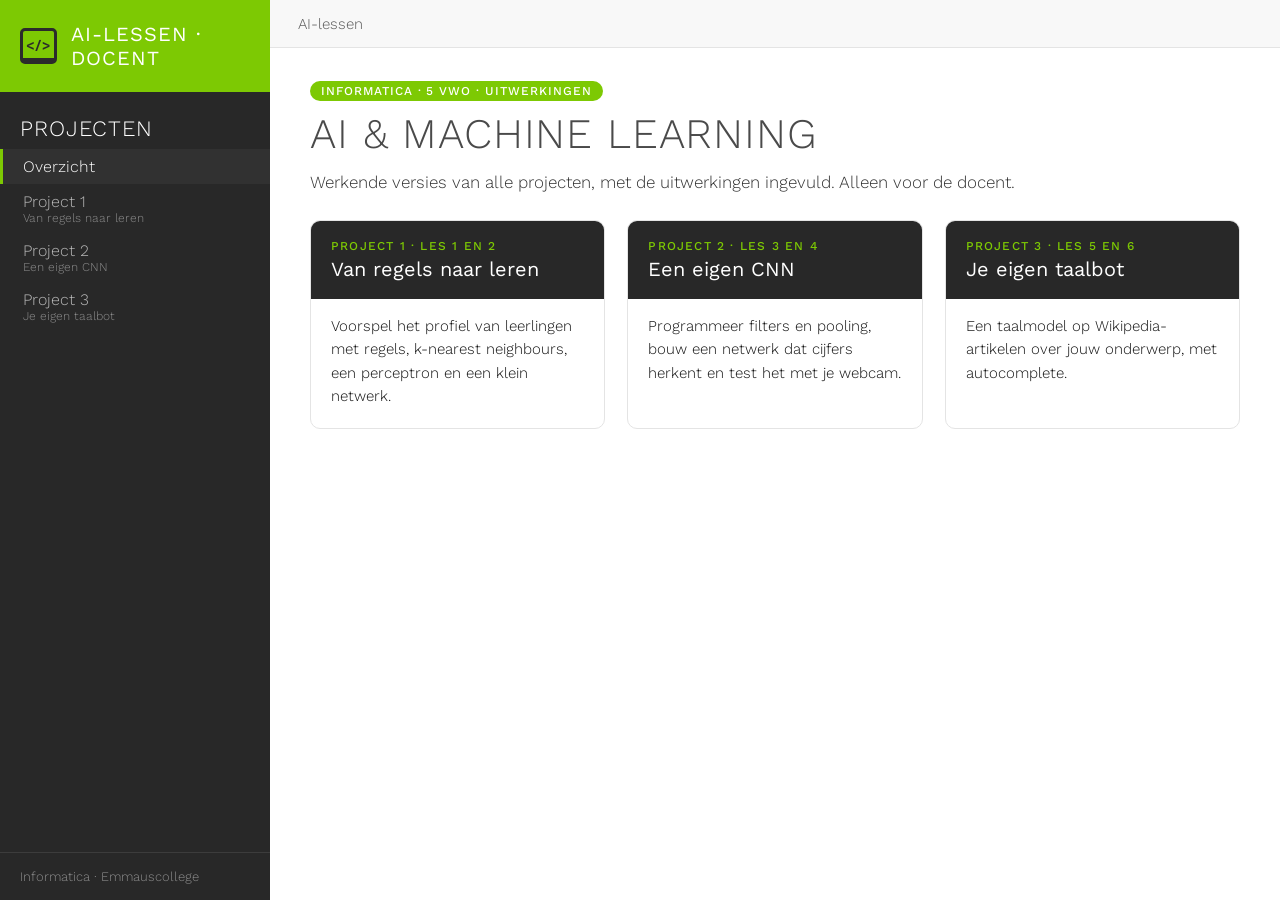
==== ai-lessen-docent/werkend/index.html @ 2e5dd22b "Eerste versie" ====
<!DOCTYPE html>
<html lang="nl">
<head>
  <meta charset="utf-8">
  <meta name="viewport" content="width=device-width, initial-scale=1">
  <title>AI & Machine Learning · AI-lessen</title>
  <link rel="icon" href="data:,">
  <link rel="preconnect" href="https://fonts.googleapis.com">
  <link rel="preconnect" href="https://fonts.gstatic.com" crossorigin>
  <link rel="stylesheet" href="https://fonts.googleapis.com/css2?family=Work+Sans:wght@300;400;500;600&display=swap">
  <link rel="stylesheet" href="stijl.css">

</head>
<body>
  <aside class="zijbalk">
    <a class="merk" href="index.html"><span class="logo">&lt;/&gt;</span>AI-LESSEN · DOCENT</a>
    <div class="zij-kop">Projecten</div>
    <nav>
      <a href="index.html" class="actief">Overzicht</a>
      <a href="1-regels-en-buren/index.html">Project 1<small>Van regels naar leren</small></a>
      <a href="2-cnn/index.html">Project 2<small>Een eigen CNN</small></a>
      <a href="3-taalmodel/index.html">Project 3<small>Je eigen taalbot</small></a>
    </nav>
    <div class="voet">Informatica · Emmauscollege</div>
  </aside>
  <main>
    <div class="topbalk">AI-lessen</div>
    <div class="inhoud">
      <span class="label">Informatica · 5 vwo · uitwerkingen</span>
      <h1>AI & Machine Learning</h1>
      <p class="intro">Werkende versies van alle projecten, met de uitwerkingen ingevuld. Alleen voor de docent.</p>
      <div class="projecten">
        <a class="projectkaart" href="1-regels-en-buren/index.html"><div class="kop"><small>Project 1 · les 1 en 2</small>Van regels naar leren</div><p>Voorspel het profiel van leerlingen met regels, k-nearest neighbours, een perceptron en een klein netwerk.</p></a>
        <a class="projectkaart" href="2-cnn/index.html"><div class="kop"><small>Project 2 · les 3 en 4</small>Een eigen CNN</div><p>Programmeer filters en pooling, bouw een netwerk dat cijfers herkent en test het met je webcam.</p></a>
        <a class="projectkaart" href="3-taalmodel/index.html"><div class="kop"><small>Project 3 · les 5 en 6</small>Je eigen taalbot</div><p>Een taalmodel op Wikipedia-artikelen over jouw onderwerp, met autocomplete.</p></a>
      </div>
    </div>
  </main>
</body>
</html>
---- ai-lessen-docent/werkend/stijl.css ----
/* AI-lessen – stijl in de lijn van de informaticasite van het Emmauscollege */
:root {
  --groen: #7dc903;
  --groen-donker: #6aad00;
  --groen-licht: #f2f9e6;
  --zijbalk: #282828;
  --zijbalk-hover: #333333;
  --zijtekst: #bababa;
  --tekst: #101010;
  --titel: #4a4a4a;
  --link: #486ac9;
  --licht: #f8f8f8;
  --rand: #e4e4e4;
  --n: #486ac9;
  --m: #e8890c;
}

* { box-sizing: border-box; }

body {
  margin: 0;
  display: flex;
  min-height: 100vh;
  font-family: "Work Sans", Helvetica, Tahoma, Arial, sans-serif;
  font-weight: 300;
  color: var(--tekst);
  background: #fff;
}

a { color: var(--link); }

/* ---------- Zijbalk ---------- */
.zijbalk {
  width: 270px;
  flex-shrink: 0;
  position: sticky;
  top: 0;
  height: 100vh;
  overflow-y: auto;
  display: flex;
  flex-direction: column;
  background: var(--zijbalk);
  color: var(--zijtekst);
}

.merk {
  display: flex;
  align-items: center;
  gap: 14px;
  padding: 22px 20px;
  background: var(--groen);
  color: #fff;
  text-decoration: none;
  font-size: 20px;
  font-weight: 400;
  letter-spacing: 0.05em;
}

.logo {
  display: inline-flex;
  align-items: center;
  justify-content: center;
  width: 46px;
  height: 36px;
  border: 3px solid #2b2b2b;
  border-bottom-width: 6px;
  border-radius: 5px;
  color: #2b2b2b;
  font-size: 14px;
  font-weight: 600;
}

.zij-kop {
  padding: 24px 20px 8px;
  color: #fff;
  font-size: 22px;
  font-weight: 300;
  letter-spacing: 0.04em;
  text-transform: uppercase;
}

.zijbalk nav a {
  display: block;
  padding: 8px 20px;
  border-left: 3px solid transparent;
  color: var(--zijtekst);
  text-decoration: none;
  font-size: 16px;
}

.zijbalk nav a:hover { color: #fff; background: var(--zijbalk-hover); }
.zijbalk nav a.actief { color: #fff; border-left-color: var(--groen); background: #313131; }
.zijbalk nav a small { display: block; font-size: 12px; color: #8d8d8d; }

.bediening { padding: 0 20px 20px; }
.toets { display: flex; gap: 10px; align-items: baseline; padding: 4px 0; font-size: 14px; }
.toets span:last-child { color: #d6d6d6; }

kbd {
  display: inline-block;
  min-width: 26px;
  padding: 1px 7px;
  border: 1px solid #555;
  border-bottom-width: 3px;
  border-radius: 4px;
  background: #3a3a3a;
  color: #fff;
  font-family: inherit;
  font-size: 12px;
  font-weight: 500;
  text-align: center;
}

.voet {
  margin-top: auto;
  padding: 16px 20px;
  border-top: 1px solid #3c3c3c;
  font-size: 13px;
  color: #8d8d8d;
}

/* ---------- Hoofdgedeelte ---------- */
main { flex: 1; min-width: 0; }

.topbalk {
  display: flex;
  align-items: center;
  gap: 8px;
  height: 48px;
  padding: 0 28px;
  background: var(--licht);
  border-bottom: 1px solid var(--rand);
  color: #555;
  font-size: 15px;
}

.topbalk a { text-decoration: none; }

.inhoud { max-width: 1100px; margin: 0 auto; padding: 32px 40px 70px; }

h1 {
  margin: 8px 0 10px;
  color: var(--titel);
  font-size: 42px;
  font-weight: 300;
  letter-spacing: 0.02em;
  text-transform: uppercase;
}

h2 { margin: 36px 0 12px; color: var(--titel); font-size: 28px; font-weight: 400; }

.label {
  display: inline-block;
  padding: 3px 11px;
  border-radius: 12px;
  background: var(--groen);
  color: #fff;
  font-size: 12px;
  font-weight: 500;
  letter-spacing: 0.08em;
  text-transform: uppercase;
}

.intro { max-width: 780px; margin: 0 0 24px; font-size: 17px; line-height: 1.65; color: #333; }

.tip {
  max-width: 780px;
  margin: 0 0 24px;
  padding: 12px 16px;
  border-left: 4px solid var(--groen);
  background: var(--groen-licht);
  font-size: 15px;
  line-height: 1.55;
}

code {
  padding: 1px 6px;
  border: 1px solid var(--rand);
  border-radius: 3px;
  background: var(--licht);
  font-family: Consolas, Menlo, monospace;
  font-size: 0.88em;
}

.kaart {
  display: inline-block;
  max-width: 100%;
  padding: 20px;
  border: 1px solid var(--rand);
  border-radius: 10px;
  background: #fff;
  box-shadow: 0 2px 8px rgba(0, 0, 0, 0.06);
}

.kaart canvas { display: block; border-radius: 4px; }
.kaart.breed { display: block; max-width: 820px; }

/* ---------- Knoppen en invoer ---------- */
button {
  padding: 9px 18px;
  border: 0;
  border-radius: 6px;
  background: var(--groen);
  color: #fff;
  font-family: inherit;
  font-size: 15px;
  font-weight: 500;
  cursor: pointer;
}

button:hover { background: var(--groen-donker); }
button.tweede { background: #fff; color: var(--titel); border: 1px solid #cfcfcf; }
button.tweede:hover { background: var(--licht); }

input[type="text"], input:not([type]) {
  flex: 1;
  min-width: 0;
  padding: 10px 12px;
  border: 1px solid #cfcfcf;
  border-radius: 6px;
  font-family: inherit;
  font-size: 16px;
}

input:focus { outline: 2px solid var(--groen); border-color: transparent; }
input[type="range"] { accent-color: var(--groen); }

.knoppen { display: flex; flex-wrap: wrap; gap: 10px; margin-top: 16px; }

/* ---------- Project 3: chat ---------- */
.info { margin: 0 0 14px; color: #555; font-size: 14px; }

.instellingen {
  display: flex;
  flex-wrap: wrap;
  align-items: center;
  gap: 10px 14px;
  margin-bottom: 14px;
  padding: 10px 14px;
  border-radius: 8px;
  background: var(--licht);
  font-size: 14px;
}

.instellingen .waarde { min-width: 28px; font-weight: 500; }

.chat {
  display: flex;
  flex-direction: column;
  gap: 10px;
  height: 360px;
  overflow-y: auto;
  padding: 16px;
  border: 1px solid var(--rand);
  border-radius: 10px;
  background: #fafafa;
}

.bubbel { max-width: 78%; padding: 10px 14px; border-radius: 14px; font-size: 15px; line-height: 1.5; }
.bubbel.bot { align-self: flex-start; background: #fff; border: 1px solid var(--rand); border-bottom-left-radius: 4px; }
.bubbel.jij { align-self: flex-end; background: var(--groen); color: #fff; border-bottom-right-radius: 4px; }

.invoerrij { display: flex; gap: 10px; margin-top: 14px; }

.suggesties { display: flex; flex-wrap: wrap; gap: 8px; min-height: 36px; margin-top: 10px; }

button.chip {
  padding: 5px 14px;
  border: 1px solid var(--groen);
  border-radius: 16px;
  background: var(--groen-licht);
  color: #3d6400;
  font-size: 14px;
}

button.chip:hover { background: var(--groen); color: #fff; }

/* ---------- Overzichtspagina ---------- */
.projecten { display: grid; grid-template-columns: repeat(auto-fill, minmax(290px, 1fr)); gap: 22px; }

.projectkaart {
  display: flex;
  flex-direction: column;
  overflow: hidden;
  border: 1px solid var(--rand);
  border-radius: 10px;
  color: inherit;
  text-decoration: none;
  transition: transform 0.15s, box-shadow 0.15s;
}

.projectkaart:hover { transform: translateY(-3px); box-shadow: 0 8px 20px rgba(0, 0, 0, 0.1); }
.projectkaart .kop { padding: 18px 20px; background: var(--zijbalk); color: #fff; font-size: 20px; font-weight: 400; }
.projectkaart .kop small { display: block; margin-bottom: 4px; color: var(--groen); font-size: 12px; font-weight: 500; letter-spacing: 0.1em; text-transform: uppercase; }
.projectkaart p { margin: 0; padding: 16px 20px 20px; font-size: 15px; line-height: 1.55; }

@media (max-width: 860px) {
  body { flex-direction: column; }
  .zijbalk { position: static; width: 100%; height: auto; }
  .inhoud { padding: 24px 16px 50px; }
  h1 { font-size: 32px; }
}

/* ---------- Project 2: tabbladen ---------- */
.tabs { display: flex; flex-wrap: wrap; gap: 10px; margin-bottom: 18px; }

/* ---------- Project 3: woordenrichtlijn ---------- */
.richtlijn { margin: 0 0 14px; border-collapse: collapse; font-size: 14px; }
.richtlijn th, .richtlijn td { padding: 5px 12px; border-bottom: 1px solid var(--rand); text-align: left; }
.richtlijn th { font-weight: 500; color: var(--titel); }
.richtlijn tr.nu td { background: var(--groen-licht); font-weight: 500; }
.ok { color: #3d7a00; font-weight: 500; }
.nietok { color: #b85c00; font-weight: 500; }

.onderzoek { display: flex; gap: 10px; align-items: center; margin-bottom: 8px; }
.onderzoek input { max-width: 260px; }
.uitkomst { margin: 0 0 18px; padding: 10px 14px; border-radius: 8px; background: var(--licht); font-size: 14px; line-height: 1.6; min-height: 42px; }
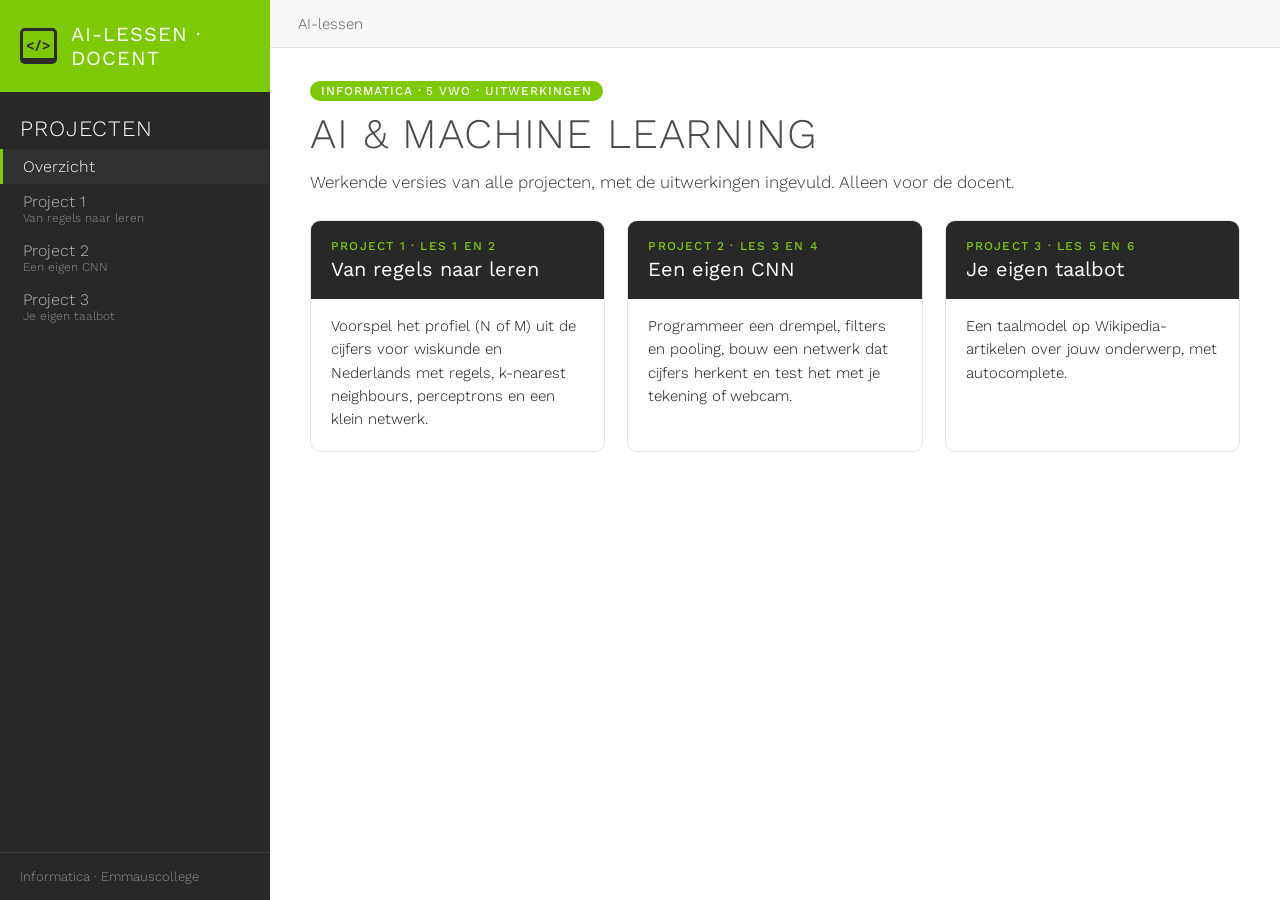
==== commit fc1dec8c: "Update documentatie" ====
--- a/ai-lessen-docent/werkend/index.html
+++ b/ai-lessen-docent/werkend/index.html
@@ -30,11 +30,11 @@
       <h1>AI & Machine Learning</h1>
       <p class="intro">Werkende versies van alle projecten, met de uitwerkingen ingevuld. Alleen voor de docent.</p>
       <div class="projecten">
-        <a class="projectkaart" href="1-regels-en-buren/index.html"><div class="kop"><small>Project 1 · les 1 en 2</small>Van regels naar leren</div><p>Voorspel het profiel van leerlingen met regels, k-nearest neighbours, een perceptron en een klein netwerk.</p></a>
-        <a class="projectkaart" href="2-cnn/index.html"><div class="kop"><small>Project 2 · les 3 en 4</small>Een eigen CNN</div><p>Programmeer filters en pooling, bouw een netwerk dat cijfers herkent en test het met je webcam.</p></a>
+        <a class="projectkaart" href="1-regels-en-buren/index.html"><div class="kop"><small>Project 1 · les 1 en 2</small>Van regels naar leren</div><p>Voorspel het profiel (N of M) uit de cijfers voor wiskunde en Nederlands met regels, k-nearest neighbours, perceptrons en een klein netwerk.</p></a>
+        <a class="projectkaart" href="2-cnn/index.html"><div class="kop"><small>Project 2 · les 3 en 4</small>Een eigen CNN</div><p>Programmeer een drempel, filters en pooling, bouw een netwerk dat cijfers herkent en test het met je tekening of webcam.</p></a>
         <a class="projectkaart" href="3-taalmodel/index.html"><div class="kop"><small>Project 3 · les 5 en 6</small>Je eigen taalbot</div><p>Een taalmodel op Wikipedia-artikelen over jouw onderwerp, met autocomplete.</p></a>
       </div>
     </div>
   </main>
 </body>
-</html>
+</html>
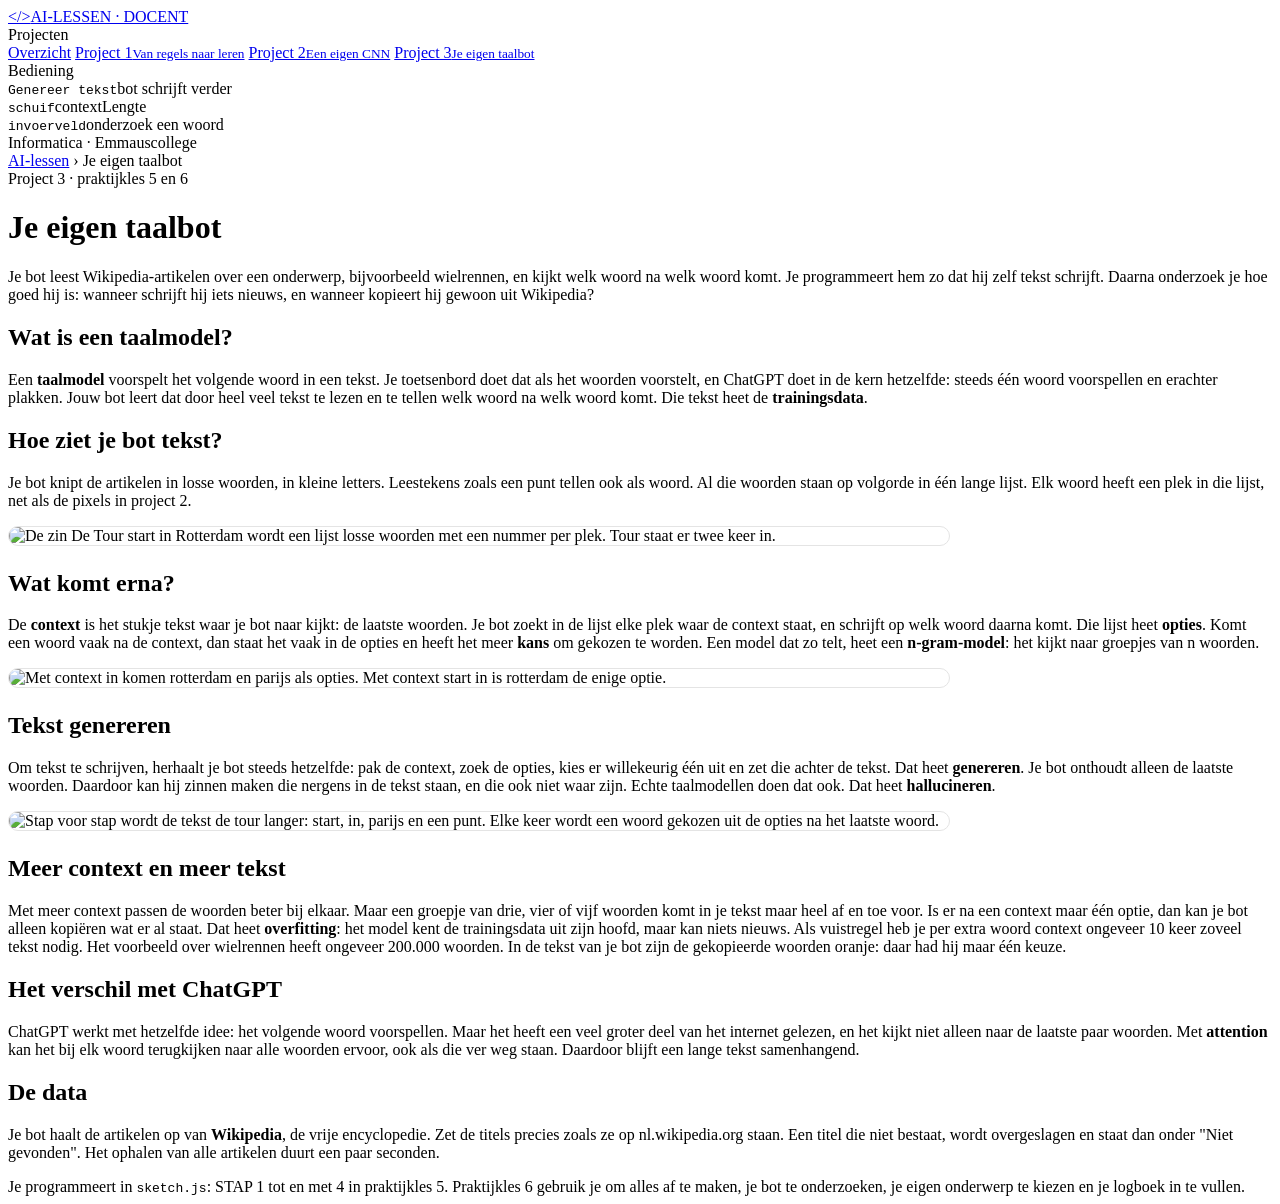
==== commit 821ff6c3: "Aanpassingen Project 3" ====
--- a/ai-lessen-docent/werkend/index.html
+++ b/ai-lessen-docent/werkend/index.html
@@ -3,37 +3,58 @@
 <head>
   <meta charset="utf-8">
   <meta name="viewport" content="width=device-width, initial-scale=1">
-  <title>AI & Machine Learning · AI-lessen</title>
+  <title>Je eigen taalbot · AI-lessen</title>
   <link rel="icon" href="data:,">
   <link rel="preconnect" href="https://fonts.googleapis.com">
   <link rel="preconnect" href="https://fonts.gstatic.com" crossorigin>
   <link rel="stylesheet" href="https://fonts.googleapis.com/css2?family=Work+Sans:wght@300;400;500;600&display=swap">
-  <link rel="stylesheet" href="stijl.css">
-
+  <link rel="stylesheet" href="../stijl.css">
+  <script src="https://cdn.jsdelivr.net/npm/p5@1.11.1/lib/p5.min.js"></script>
+  <script src="sketch.js"></script>
 </head>
 <body>
   <aside class="zijbalk">
-    <a class="merk" href="index.html"><span class="logo">&lt;/&gt;</span>AI-LESSEN · DOCENT</a>
+    <a class="merk" href="../index.html"><span class="logo">&lt;/&gt;</span>AI-LESSEN · DOCENT</a>
     <div class="zij-kop">Projecten</div>
     <nav>
-      <a href="index.html" class="actief">Overzicht</a>
-      <a href="1-regels-en-buren/index.html">Project 1<small>Van regels naar leren</small></a>
-      <a href="2-cnn/index.html">Project 2<small>Een eigen CNN</small></a>
-      <a href="3-taalmodel/index.html">Project 3<small>Je eigen taalbot</small></a>
+      <a href="../index.html">Overzicht</a>
+      <a href="../1-regels-en-buren/index.html">Project 1<small>Van regels naar leren</small></a>
+      <a href="../2-cnn/index.html">Project 2<small>Een eigen CNN</small></a>
+      <a href="../3-taalmodel/index.html" class="actief">Project 3<small>Je eigen taalbot</small></a>
     </nav>
+    <div class="zij-kop">Bediening</div>
+    <div class="bediening">
+      <div class="toets"><kbd>Genereer tekst</kbd><span>bot schrijft verder</span></div>
+      <div class="toets"><kbd>schuif</kbd><span>contextLengte</span></div>
+      <div class="toets"><kbd>invoerveld</kbd><span>onderzoek een woord</span></div>
+    </div>
     <div class="voet">Informatica · Emmauscollege</div>
   </aside>
   <main>
-    <div class="topbalk">AI-lessen</div>
+    <div class="topbalk"><a href="../index.html">AI-lessen</a> › Je eigen taalbot</div>
     <div class="inhoud">
-      <span class="label">Informatica · 5 vwo · uitwerkingen</span>
-      <h1>AI & Machine Learning</h1>
-      <p class="intro">Werkende versies van alle projecten, met de uitwerkingen ingevuld. Alleen voor de docent.</p>
-      <div class="projecten">
-        <a class="projectkaart" href="1-regels-en-buren/index.html"><div class="kop"><small>Project 1 · les 1 en 2</small>Van regels naar leren</div><p>Voorspel het profiel (N of M) uit de cijfers voor wiskunde en Nederlands met regels, k-nearest neighbours, perceptrons en een klein netwerk.</p></a>
-        <a class="projectkaart" href="2-cnn/index.html"><div class="kop"><small>Project 2 · les 3 en 4</small>Een eigen CNN</div><p>Programmeer een drempel, filters en pooling, bouw een netwerk dat cijfers herkent en test het met je tekening of webcam.</p></a>
-        <a class="projectkaart" href="3-taalmodel/index.html"><div class="kop"><small>Project 3 · les 5 en 6</small>Je eigen taalbot</div><p>Een taalmodel op Wikipedia-artikelen over jouw onderwerp, met autocomplete.</p></a>
-      </div>
+      <span class="label">Project 3 · praktijkles 5 en 6</span>
+      <h1>Je eigen taalbot</h1>
+      <p class="intro">Je bot leest Wikipedia-artikelen over een onderwerp, bijvoorbeeld wielrennen, en kijkt welk woord na welk woord komt. Je programmeert hem zo dat hij zelf tekst schrijft. Daarna onderzoek je hoe goed hij is: wanneer schrijft hij iets nieuws, en wanneer kopieert hij gewoon uit Wikipedia?</p>
+      <h2>Wat is een taalmodel?</h2>
+      <p class="intro">Een <b>taalmodel</b> voorspelt het volgende woord in een tekst. Je toetsenbord doet dat als het woorden voorstelt, en ChatGPT doet in de kern hetzelfde: steeds één woord voorspellen en erachter plakken. Jouw bot leert dat door heel veel tekst te lezen en te tellen welk woord na welk woord komt. Die tekst heet de <b>trainingsdata</b>.</p>
+      <h2>Hoe ziet je bot tekst?</h2>
+      <p class="intro">Je bot knipt de artikelen in losse woorden, in kleine letters. Leestekens zoals een punt tellen ook als woord. Al die woorden staan op volgorde in één lange lijst. Elk woord heeft een plek in die lijst, net als de pixels in project 2.</p>
+      <p><img src="tekst.svg" alt="De zin De Tour start in Rotterdam wordt een lijst losse woorden met een nummer per plek. Tour staat er twee keer in." style="display:block; width:100%; max-width:940px; height:auto; margin:0 0 24px; border:1px solid #e4e4e4; border-radius:10px;"></p>
+      <h2>Wat komt erna?</h2>
+      <p class="intro">De <b>context</b> is het stukje tekst waar je bot naar kijkt: de laatste woorden. Je bot zoekt in de lijst elke plek waar de context staat, en schrijft op welk woord daarna komt. Die lijst heet <b>opties</b>. Komt een woord vaak na de context, dan staat het vaak in de opties en heeft het meer <b>kans</b> om gekozen te worden. Een model dat zo telt, heet een <b>n-gram-model</b>: het kijkt naar groepjes van n woorden.</p>
+      <p><img src="volgende.svg" alt="Met context in komen rotterdam en parijs als opties. Met context start in is rotterdam de enige optie." style="display:block; width:100%; max-width:940px; height:auto; margin:0 0 24px; border:1px solid #e4e4e4; border-radius:10px;"></p>
+      <h2>Tekst genereren</h2>
+      <p class="intro">Om tekst te schrijven, herhaalt je bot steeds hetzelfde: pak de context, zoek de opties, kies er willekeurig één uit en zet die achter de tekst. Dat heet <b>genereren</b>. Je bot onthoudt alleen de laatste woorden. Daardoor kan hij zinnen maken die nergens in de tekst staan, en die ook niet waar zijn. Echte taalmodellen doen dat ook. Dat heet <b>hallucineren</b>.</p>
+      <p><img src="genereren.svg" alt="Stap voor stap wordt de tekst de tour langer: start, in, parijs en een punt. Elke keer wordt een woord gekozen uit de opties na het laatste woord." style="display:block; width:100%; max-width:940px; height:auto; margin:0 0 24px; border:1px solid #e4e4e4; border-radius:10px;"></p>
+      <h2>Meer context en meer tekst</h2>
+      <p class="intro">Met meer context passen de woorden beter bij elkaar. Maar een groepje van drie, vier of vijf woorden komt in je tekst maar heel af en toe voor. Is er na een context maar één optie, dan kan je bot alleen kopiëren wat er al staat. Dat heet <b>overfitting</b>: het model kent de trainingsdata uit zijn hoofd, maar kan niets nieuws. Als vuistregel heb je per extra woord context ongeveer 10 keer zoveel tekst nodig. Het voorbeeld over wielrennen heeft ongeveer 200.000 woorden. In de tekst van je bot zijn de gekopieerde woorden oranje: daar had hij maar één keuze.</p>
+      <h2>Het verschil met ChatGPT</h2>
+      <p class="intro">ChatGPT werkt met hetzelfde idee: het volgende woord voorspellen. Maar het heeft een veel groter deel van het internet gelezen, en het kijkt niet alleen naar de laatste paar woorden. Met <b>attention</b> kan het bij elk woord terugkijken naar alle woorden ervoor, ook als die ver weg staan. Daardoor blijft een lange tekst samenhangend.</p>
+      <h2>De data</h2>
+      <p class="intro">Je bot haalt de artikelen op van <b>Wikipedia</b>, de vrije encyclopedie. Zet de titels precies zoals ze op nl.wikipedia.org staan. Een titel die niet bestaat, wordt overgeslagen en staat dan onder "Niet gevonden". Het ophalen van alle artikelen duurt een paar seconden.</p>
+      <div class="tip">Je programmeert in <code>sketch.js</code>: STAP 1 tot en met 4 in praktijkles 5. Praktijkles 6 gebruik je om alles af te maken, je bot te onderzoeken, je eigen onderwerp te kiezen en je logboek in te vullen.</div>
+      <div id="sketch" class="kaart breed"></div>
     </div>
   </main>
 </body>
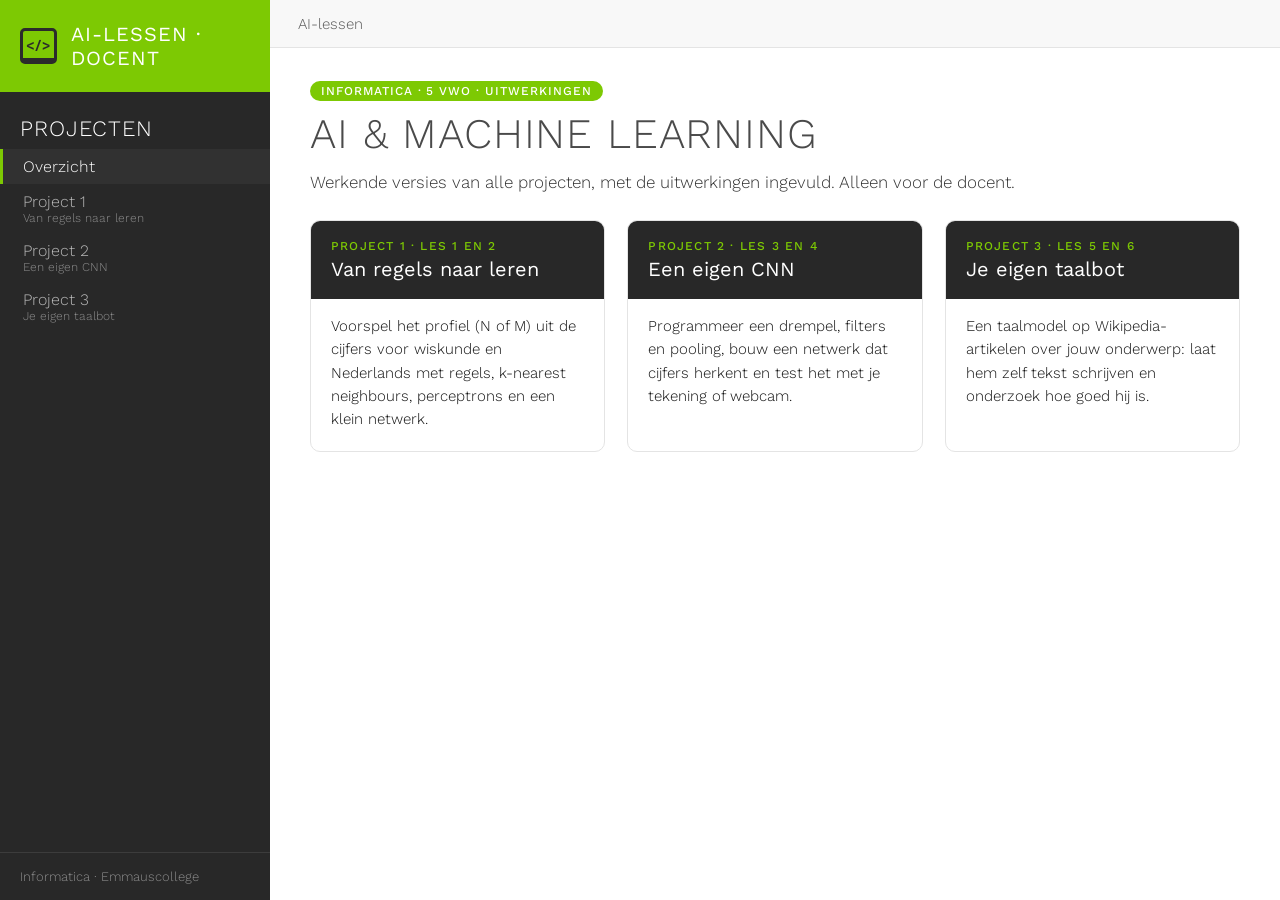
==== commit 7b825b97: "Bug fix" ====
--- a/ai-lessen-docent/werkend/index.html
+++ b/ai-lessen-docent/werkend/index.html
@@ -3,58 +3,37 @@
 <head>
   <meta charset="utf-8">
   <meta name="viewport" content="width=device-width, initial-scale=1">
-  <title>Je eigen taalbot · AI-lessen</title>
+  <title>AI & Machine Learning · AI-lessen</title>
   <link rel="icon" href="data:,">
   <link rel="preconnect" href="https://fonts.googleapis.com">
   <link rel="preconnect" href="https://fonts.gstatic.com" crossorigin>
   <link rel="stylesheet" href="https://fonts.googleapis.com/css2?family=Work+Sans:wght@300;400;500;600&display=swap">
-  <link rel="stylesheet" href="../stijl.css">
-  <script src="https://cdn.jsdelivr.net/npm/p5@1.11.1/lib/p5.min.js"></script>
-  <script src="sketch.js"></script>
+  <link rel="stylesheet" href="stijl.css">
+
 </head>
 <body>
   <aside class="zijbalk">
-    <a class="merk" href="../index.html"><span class="logo">&lt;/&gt;</span>AI-LESSEN · DOCENT</a>
+    <a class="merk" href="index.html"><span class="logo">&lt;/&gt;</span>AI-LESSEN · DOCENT</a>
     <div class="zij-kop">Projecten</div>
     <nav>
-      <a href="../index.html">Overzicht</a>
-      <a href="../1-regels-en-buren/index.html">Project 1<small>Van regels naar leren</small></a>
-      <a href="../2-cnn/index.html">Project 2<small>Een eigen CNN</small></a>
-      <a href="../3-taalmodel/index.html" class="actief">Project 3<small>Je eigen taalbot</small></a>
+      <a href="index.html" class="actief">Overzicht</a>
+      <a href="1-regels-en-buren/index.html">Project 1<small>Van regels naar leren</small></a>
+      <a href="2-cnn/index.html">Project 2<small>Een eigen CNN</small></a>
+      <a href="3-taalmodel/index.html">Project 3<small>Je eigen taalbot</small></a>
     </nav>
-    <div class="zij-kop">Bediening</div>
-    <div class="bediening">
-      <div class="toets"><kbd>Genereer tekst</kbd><span>bot schrijft verder</span></div>
-      <div class="toets"><kbd>schuif</kbd><span>contextLengte</span></div>
-      <div class="toets"><kbd>invoerveld</kbd><span>onderzoek een woord</span></div>
-    </div>
     <div class="voet">Informatica · Emmauscollege</div>
   </aside>
   <main>
-    <div class="topbalk"><a href="../index.html">AI-lessen</a> › Je eigen taalbot</div>
+    <div class="topbalk">AI-lessen</div>
     <div class="inhoud">
-      <span class="label">Project 3 · praktijkles 5 en 6</span>
-      <h1>Je eigen taalbot</h1>
-      <p class="intro">Je bot leest Wikipedia-artikelen over een onderwerp, bijvoorbeeld wielrennen, en kijkt welk woord na welk woord komt. Je programmeert hem zo dat hij zelf tekst schrijft. Daarna onderzoek je hoe goed hij is: wanneer schrijft hij iets nieuws, en wanneer kopieert hij gewoon uit Wikipedia?</p>
-      <h2>Wat is een taalmodel?</h2>
-      <p class="intro">Een <b>taalmodel</b> voorspelt het volgende woord in een tekst. Je toetsenbord doet dat als het woorden voorstelt, en ChatGPT doet in de kern hetzelfde: steeds één woord voorspellen en erachter plakken. Jouw bot leert dat door heel veel tekst te lezen en te tellen welk woord na welk woord komt. Die tekst heet de <b>trainingsdata</b>.</p>
-      <h2>Hoe ziet je bot tekst?</h2>
-      <p class="intro">Je bot knipt de artikelen in losse woorden, in kleine letters. Leestekens zoals een punt tellen ook als woord. Al die woorden staan op volgorde in één lange lijst. Elk woord heeft een plek in die lijst, net als de pixels in project 2.</p>
-      <p><img src="tekst.svg" alt="De zin De Tour start in Rotterdam wordt een lijst losse woorden met een nummer per plek. Tour staat er twee keer in." style="display:block; width:100%; max-width:940px; height:auto; margin:0 0 24px; border:1px solid #e4e4e4; border-radius:10px;"></p>
-      <h2>Wat komt erna?</h2>
-      <p class="intro">De <b>context</b> is het stukje tekst waar je bot naar kijkt: de laatste woorden. Je bot zoekt in de lijst elke plek waar de context staat, en schrijft op welk woord daarna komt. Die lijst heet <b>opties</b>. Komt een woord vaak na de context, dan staat het vaak in de opties en heeft het meer <b>kans</b> om gekozen te worden. Een model dat zo telt, heet een <b>n-gram-model</b>: het kijkt naar groepjes van n woorden.</p>
-      <p><img src="volgende.svg" alt="Met context in komen rotterdam en parijs als opties. Met context start in is rotterdam de enige optie." style="display:block; width:100%; max-width:940px; height:auto; margin:0 0 24px; border:1px solid #e4e4e4; border-radius:10px;"></p>
-      <h2>Tekst genereren</h2>
-      <p class="intro">Om tekst te schrijven, herhaalt je bot steeds hetzelfde: pak de context, zoek de opties, kies er willekeurig één uit en zet die achter de tekst. Dat heet <b>genereren</b>. Je bot onthoudt alleen de laatste woorden. Daardoor kan hij zinnen maken die nergens in de tekst staan, en die ook niet waar zijn. Echte taalmodellen doen dat ook. Dat heet <b>hallucineren</b>.</p>
-      <p><img src="genereren.svg" alt="Stap voor stap wordt de tekst de tour langer: start, in, parijs en een punt. Elke keer wordt een woord gekozen uit de opties na het laatste woord." style="display:block; width:100%; max-width:940px; height:auto; margin:0 0 24px; border:1px solid #e4e4e4; border-radius:10px;"></p>
-      <h2>Meer context en meer tekst</h2>
-      <p class="intro">Met meer context passen de woorden beter bij elkaar. Maar een groepje van drie, vier of vijf woorden komt in je tekst maar heel af en toe voor. Is er na een context maar één optie, dan kan je bot alleen kopiëren wat er al staat. Dat heet <b>overfitting</b>: het model kent de trainingsdata uit zijn hoofd, maar kan niets nieuws. Als vuistregel heb je per extra woord context ongeveer 10 keer zoveel tekst nodig. Het voorbeeld over wielrennen heeft ongeveer 200.000 woorden. In de tekst van je bot zijn de gekopieerde woorden oranje: daar had hij maar één keuze.</p>
-      <h2>Het verschil met ChatGPT</h2>
-      <p class="intro">ChatGPT werkt met hetzelfde idee: het volgende woord voorspellen. Maar het heeft een veel groter deel van het internet gelezen, en het kijkt niet alleen naar de laatste paar woorden. Met <b>attention</b> kan het bij elk woord terugkijken naar alle woorden ervoor, ook als die ver weg staan. Daardoor blijft een lange tekst samenhangend.</p>
-      <h2>De data</h2>
-      <p class="intro">Je bot haalt de artikelen op van <b>Wikipedia</b>, de vrije encyclopedie. Zet de titels precies zoals ze op nl.wikipedia.org staan. Een titel die niet bestaat, wordt overgeslagen en staat dan onder "Niet gevonden". Het ophalen van alle artikelen duurt een paar seconden.</p>
-      <div class="tip">Je programmeert in <code>sketch.js</code>: STAP 1 tot en met 4 in praktijkles 5. Praktijkles 6 gebruik je om alles af te maken, je bot te onderzoeken, je eigen onderwerp te kiezen en je logboek in te vullen.</div>
-      <div id="sketch" class="kaart breed"></div>
+      <span class="label">Informatica · 5 vwo · uitwerkingen</span>
+      <h1>AI & Machine Learning</h1>
+      <p class="intro">Werkende versies van alle projecten, met de uitwerkingen ingevuld. Alleen voor de docent.</p>
+      <div class="projecten">
+        <a class="projectkaart" href="1-regels-en-buren/index.html"><div class="kop"><small>Project 1 · les 1 en 2</small>Van regels naar leren</div><p>Voorspel het profiel (N of M) uit de cijfers voor wiskunde en Nederlands met regels, k-nearest neighbours, perceptrons en een klein netwerk.</p></a>
+        <a class="projectkaart" href="2-cnn/index.html"><div class="kop"><small>Project 2 · les 3 en 4</small>Een eigen CNN</div><p>Programmeer een drempel, filters en pooling, bouw een netwerk dat cijfers herkent en test het met je tekening of webcam.</p></a>
+        <a class="projectkaart" href="3-taalmodel/index.html"><div class="kop"><small>Project 3 · les 5 en 6</small>Je eigen taalbot</div><p>Een taalmodel op Wikipedia-artikelen over jouw onderwerp: laat hem zelf tekst schrijven en onderzoek hoe goed hij is.</p></a>
+      </div>
     </div>
   </main>
 </body>
--- a/ai-lessen-docent/werkend/stijl.css
+++ b/ai-lessen-docent/werkend/stijl.css
@@ -0,0 +1,317 @@
+/* AI-lessen – stijl in de lijn van de informaticasite van het Emmauscollege */
+:root {
+  --groen: #7dc903;
+  --groen-donker: #6aad00;
+  --groen-licht: #f2f9e6;
+  --zijbalk: #282828;
+  --zijbalk-hover: #333333;
+  --zijtekst: #bababa;
+  --tekst: #101010;
+  --titel: #4a4a4a;
+  --link: #486ac9;
+  --licht: #f8f8f8;
+  --rand: #e4e4e4;
+  --n: #486ac9;
+  --m: #e8890c;
+}
+
+* { box-sizing: border-box; }
+
+body {
+  margin: 0;
+  display: flex;
+  min-height: 100vh;
+  font-family: "Work Sans", Helvetica, Tahoma, Arial, sans-serif;
+  font-weight: 300;
+  color: var(--tekst);
+  background: #fff;
+}
+
+a { color: var(--link); }
+
+/* ---------- Zijbalk ---------- */
+.zijbalk {
+  width: 270px;
+  flex-shrink: 0;
+  position: sticky;
+  top: 0;
+  height: 100vh;
+  overflow-y: auto;
+  display: flex;
+  flex-direction: column;
+  background: var(--zijbalk);
+  color: var(--zijtekst);
+}
+
+.merk {
+  display: flex;
+  align-items: center;
+  gap: 14px;
+  padding: 22px 20px;
+  background: var(--groen);
+  color: #fff;
+  text-decoration: none;
+  font-size: 20px;
+  font-weight: 400;
+  letter-spacing: 0.05em;
+}
+
+.logo {
+  display: inline-flex;
+  align-items: center;
+  justify-content: center;
+  width: 46px;
+  height: 36px;
+  border: 3px solid #2b2b2b;
+  border-bottom-width: 6px;
+  border-radius: 5px;
+  color: #2b2b2b;
+  font-size: 14px;
+  font-weight: 600;
+}
+
+.zij-kop {
+  padding: 24px 20px 8px;
+  color: #fff;
+  font-size: 22px;
+  font-weight: 300;
+  letter-spacing: 0.04em;
+  text-transform: uppercase;
+}
+
+.zijbalk nav a {
+  display: block;
+  padding: 8px 20px;
+  border-left: 3px solid transparent;
+  color: var(--zijtekst);
+  text-decoration: none;
+  font-size: 16px;
+}
+
+.zijbalk nav a:hover { color: #fff; background: var(--zijbalk-hover); }
+.zijbalk nav a.actief { color: #fff; border-left-color: var(--groen); background: #313131; }
+.zijbalk nav a small { display: block; font-size: 12px; color: #8d8d8d; }
+
+.bediening { padding: 0 20px 20px; }
+.toets { display: flex; gap: 10px; align-items: baseline; padding: 4px 0; font-size: 14px; }
+.toets span:last-child { color: #d6d6d6; }
+
+kbd {
+  display: inline-block;
+  min-width: 26px;
+  padding: 1px 7px;
+  border: 1px solid #555;
+  border-bottom-width: 3px;
+  border-radius: 4px;
+  background: #3a3a3a;
+  color: #fff;
+  font-family: inherit;
+  font-size: 12px;
+  font-weight: 500;
+  text-align: center;
+}
+
+.voet {
+  margin-top: auto;
+  padding: 16px 20px;
+  border-top: 1px solid #3c3c3c;
+  font-size: 13px;
+  color: #8d8d8d;
+}
+
+/* ---------- Hoofdgedeelte ---------- */
+main { flex: 1; min-width: 0; }
+
+.topbalk {
+  display: flex;
+  align-items: center;
+  gap: 8px;
+  height: 48px;
+  padding: 0 28px;
+  background: var(--licht);
+  border-bottom: 1px solid var(--rand);
+  color: #555;
+  font-size: 15px;
+}
+
+.topbalk a { text-decoration: none; }
+
+.inhoud { max-width: 1100px; margin: 0 auto; padding: 32px 40px 70px; }
+
+h1 {
+  margin: 8px 0 10px;
+  color: var(--titel);
+  font-size: 42px;
+  font-weight: 300;
+  letter-spacing: 0.02em;
+  text-transform: uppercase;
+}
+
+h2 { margin: 36px 0 12px; color: var(--titel); font-size: 28px; font-weight: 400; }
+
+.label {
+  display: inline-block;
+  padding: 3px 11px;
+  border-radius: 12px;
+  background: var(--groen);
+  color: #fff;
+  font-size: 12px;
+  font-weight: 500;
+  letter-spacing: 0.08em;
+  text-transform: uppercase;
+}
+
+.intro { max-width: 780px; margin: 0 0 24px; font-size: 17px; line-height: 1.65; color: #333; }
+
+.tip {
+  max-width: 780px;
+  margin: 0 0 24px;
+  padding: 12px 16px;
+  border-left: 4px solid var(--groen);
+  background: var(--groen-licht);
+  font-size: 15px;
+  line-height: 1.55;
+}
+
+code {
+  padding: 1px 6px;
+  border: 1px solid var(--rand);
+  border-radius: 3px;
+  background: var(--licht);
+  font-family: Consolas, Menlo, monospace;
+  font-size: 0.88em;
+}
+
+.kaart {
+  display: inline-block;
+  max-width: 100%;
+  padding: 20px;
+  border: 1px solid var(--rand);
+  border-radius: 10px;
+  background: #fff;
+  box-shadow: 0 2px 8px rgba(0, 0, 0, 0.06);
+}
+
+.kaart canvas { display: block; border-radius: 4px; }
+.kaart.breed { display: block; max-width: 820px; }
+
+/* ---------- Knoppen en invoer ---------- */
+button {
+  padding: 9px 18px;
+  border: 0;
+  border-radius: 6px;
+  background: var(--groen);
+  color: #fff;
+  font-family: inherit;
+  font-size: 15px;
+  font-weight: 500;
+  cursor: pointer;
+}
+
+button:hover { background: var(--groen-donker); }
+button.tweede { background: #fff; color: var(--titel); border: 1px solid #cfcfcf; }
+button.tweede:hover { background: var(--licht); }
+
+input[type="text"], input:not([type]) {
+  flex: 1;
+  min-width: 0;
+  padding: 10px 12px;
+  border: 1px solid #cfcfcf;
+  border-radius: 6px;
+  font-family: inherit;
+  font-size: 16px;
+}
+
+input:focus { outline: 2px solid var(--groen); border-color: transparent; }
+input[type="range"] { accent-color: var(--groen); }
+
+.knoppen { display: flex; flex-wrap: wrap; gap: 10px; margin-top: 16px; }
+
+/* ---------- Project 3: chat ---------- */
+.info { margin: 0 0 14px; color: #555; font-size: 14px; }
+
+.instellingen {
+  display: flex;
+  flex-wrap: wrap;
+  align-items: center;
+  gap: 10px 14px;
+  margin-bottom: 14px;
+  padding: 10px 14px;
+  border-radius: 8px;
+  background: var(--licht);
+  font-size: 14px;
+}
+
+.instellingen .waarde { min-width: 28px; font-weight: 500; }
+
+.chat {
+  display: flex;
+  flex-direction: column;
+  gap: 10px;
+  height: 360px;
+  overflow-y: auto;
+  padding: 16px;
+  border: 1px solid var(--rand);
+  border-radius: 10px;
+  background: #fafafa;
+}
+
+.bubbel { max-width: 78%; padding: 10px 14px; border-radius: 14px; font-size: 15px; line-height: 1.5; }
+.bubbel.bot { align-self: flex-start; background: #fff; border: 1px solid var(--rand); border-bottom-left-radius: 4px; }
+.bubbel.jij { align-self: flex-end; background: var(--groen); color: #fff; border-bottom-right-radius: 4px; }
+
+.invoerrij { display: flex; gap: 10px; margin-top: 14px; }
+
+.suggesties { display: flex; flex-wrap: wrap; gap: 8px; min-height: 36px; margin-top: 10px; }
+
+button.chip {
+  padding: 5px 14px;
+  border: 1px solid var(--groen);
+  border-radius: 16px;
+  background: var(--groen-licht);
+  color: #3d6400;
+  font-size: 14px;
+}
+
+button.chip:hover { background: var(--groen); color: #fff; }
+
+/* ---------- Overzichtspagina ---------- */
+.projecten { display: grid; grid-template-columns: repeat(auto-fill, minmax(290px, 1fr)); gap: 22px; }
+
+.projectkaart {
+  display: flex;
+  flex-direction: column;
+  overflow: hidden;
+  border: 1px solid var(--rand);
+  border-radius: 10px;
+  color: inherit;
+  text-decoration: none;
+  transition: transform 0.15s, box-shadow 0.15s;
+}
+
+.projectkaart:hover { transform: translateY(-3px); box-shadow: 0 8px 20px rgba(0, 0, 0, 0.1); }
+.projectkaart .kop { padding: 18px 20px; background: var(--zijbalk); color: #fff; font-size: 20px; font-weight: 400; }
+.projectkaart .kop small { display: block; margin-bottom: 4px; color: var(--groen); font-size: 12px; font-weight: 500; letter-spacing: 0.1em; text-transform: uppercase; }
+.projectkaart p { margin: 0; padding: 16px 20px 20px; font-size: 15px; line-height: 1.55; }
+
+@media (max-width: 860px) {
+  body { flex-direction: column; }
+  .zijbalk { position: static; width: 100%; height: auto; }
+  .inhoud { padding: 24px 16px 50px; }
+  h1 { font-size: 32px; }
+}
+
+/* ---------- Project 2: tabbladen ---------- */
+.tabs { display: flex; flex-wrap: wrap; gap: 10px; margin-bottom: 18px; }
+
+/* ---------- Project 3: woordenrichtlijn ---------- */
+.richtlijn { margin: 0 0 14px; border-collapse: collapse; font-size: 14px; }
+.richtlijn th, .richtlijn td { padding: 5px 12px; border-bottom: 1px solid var(--rand); text-align: left; }
+.richtlijn th { font-weight: 500; color: var(--titel); }
+.richtlijn tr.nu td { background: var(--groen-licht); font-weight: 500; }
+.ok { color: #3d7a00; font-weight: 500; }
+.nietok { color: #b85c00; font-weight: 500; }
+
+.onderzoek { display: flex; gap: 10px; align-items: center; margin-bottom: 8px; }
+.onderzoek input { max-width: 260px; }
+.uitkomst { margin: 0 0 18px; padding: 10px 14px; border-radius: 8px; background: var(--licht); font-size: 14px; line-height: 1.6; min-height: 42px; }
